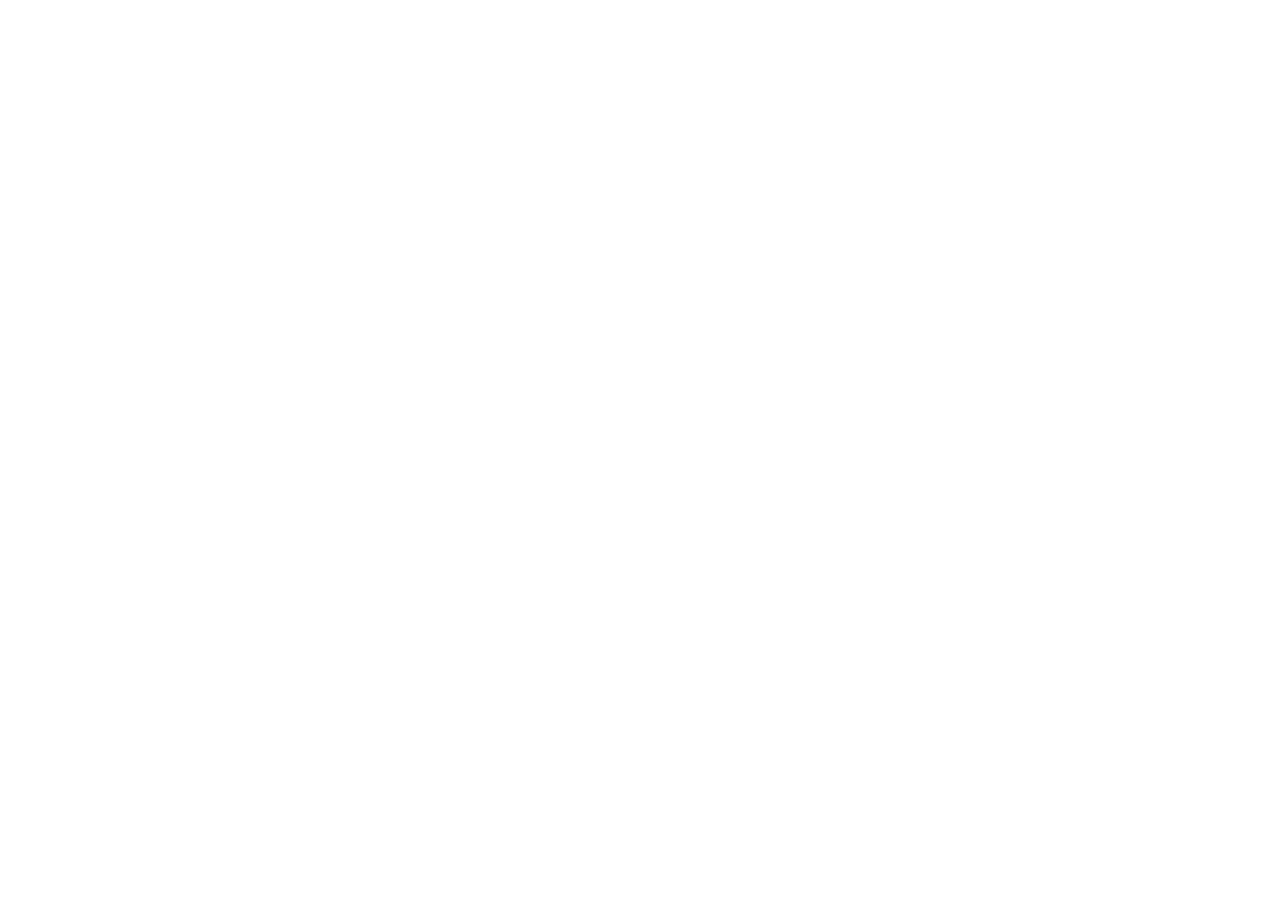
==== index.html @ 085bf39b "Initial commit" ====
<!DOCTYPE html>
<html lang="en">
<head>
    <meta charset="UTF-8">
    <meta http-equiv="X-UA-Compatible" content="IE=edge">
    <meta name="viewport" content="width=device-width, initial-scale=1.0">
    <link rel="stylesheet" href="./css/main.css">
    <title>Document</title>
</head>
<body>
    <script src="./js/main.js"></script>
</body>
</html>
---- css/main.css ----
html {
  box-sizing: border-box;
}

*,
*::before,
*::after {
  box-sizing: inherit;
}

h1, h2, h3, h4, h5, h6, p {
  margin: 0;
}

ul, ol {
  padding: 0;
  margin: 0;
  list-style: none;
}

a {
  text-decoration: none;
  display: inline-block;
}

img {
  width: 100%;
  height: auto;
}

body {
  margin: 0;
}

.container {
  max-width: 1320px;
  margin: 0 auto;
  padding: 0 20px;
}/*# sourceMappingURL=main.css.map */
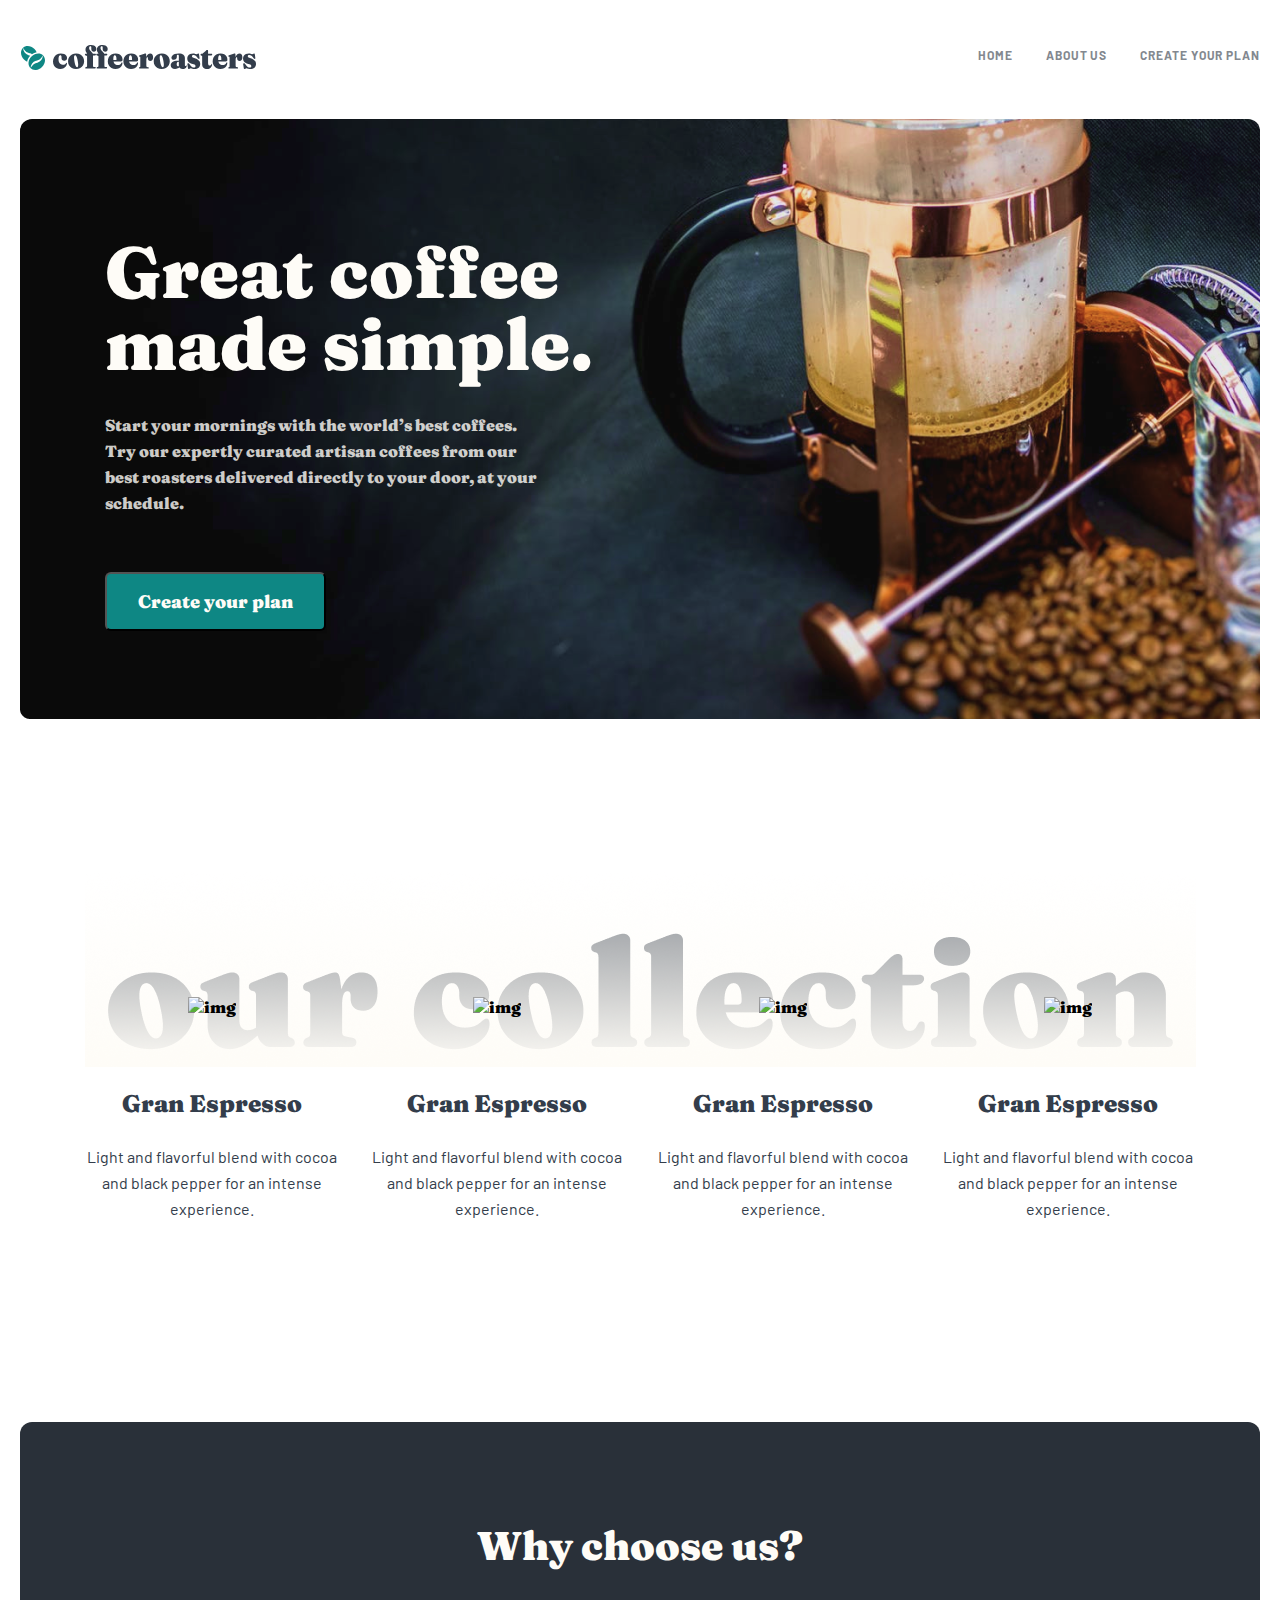
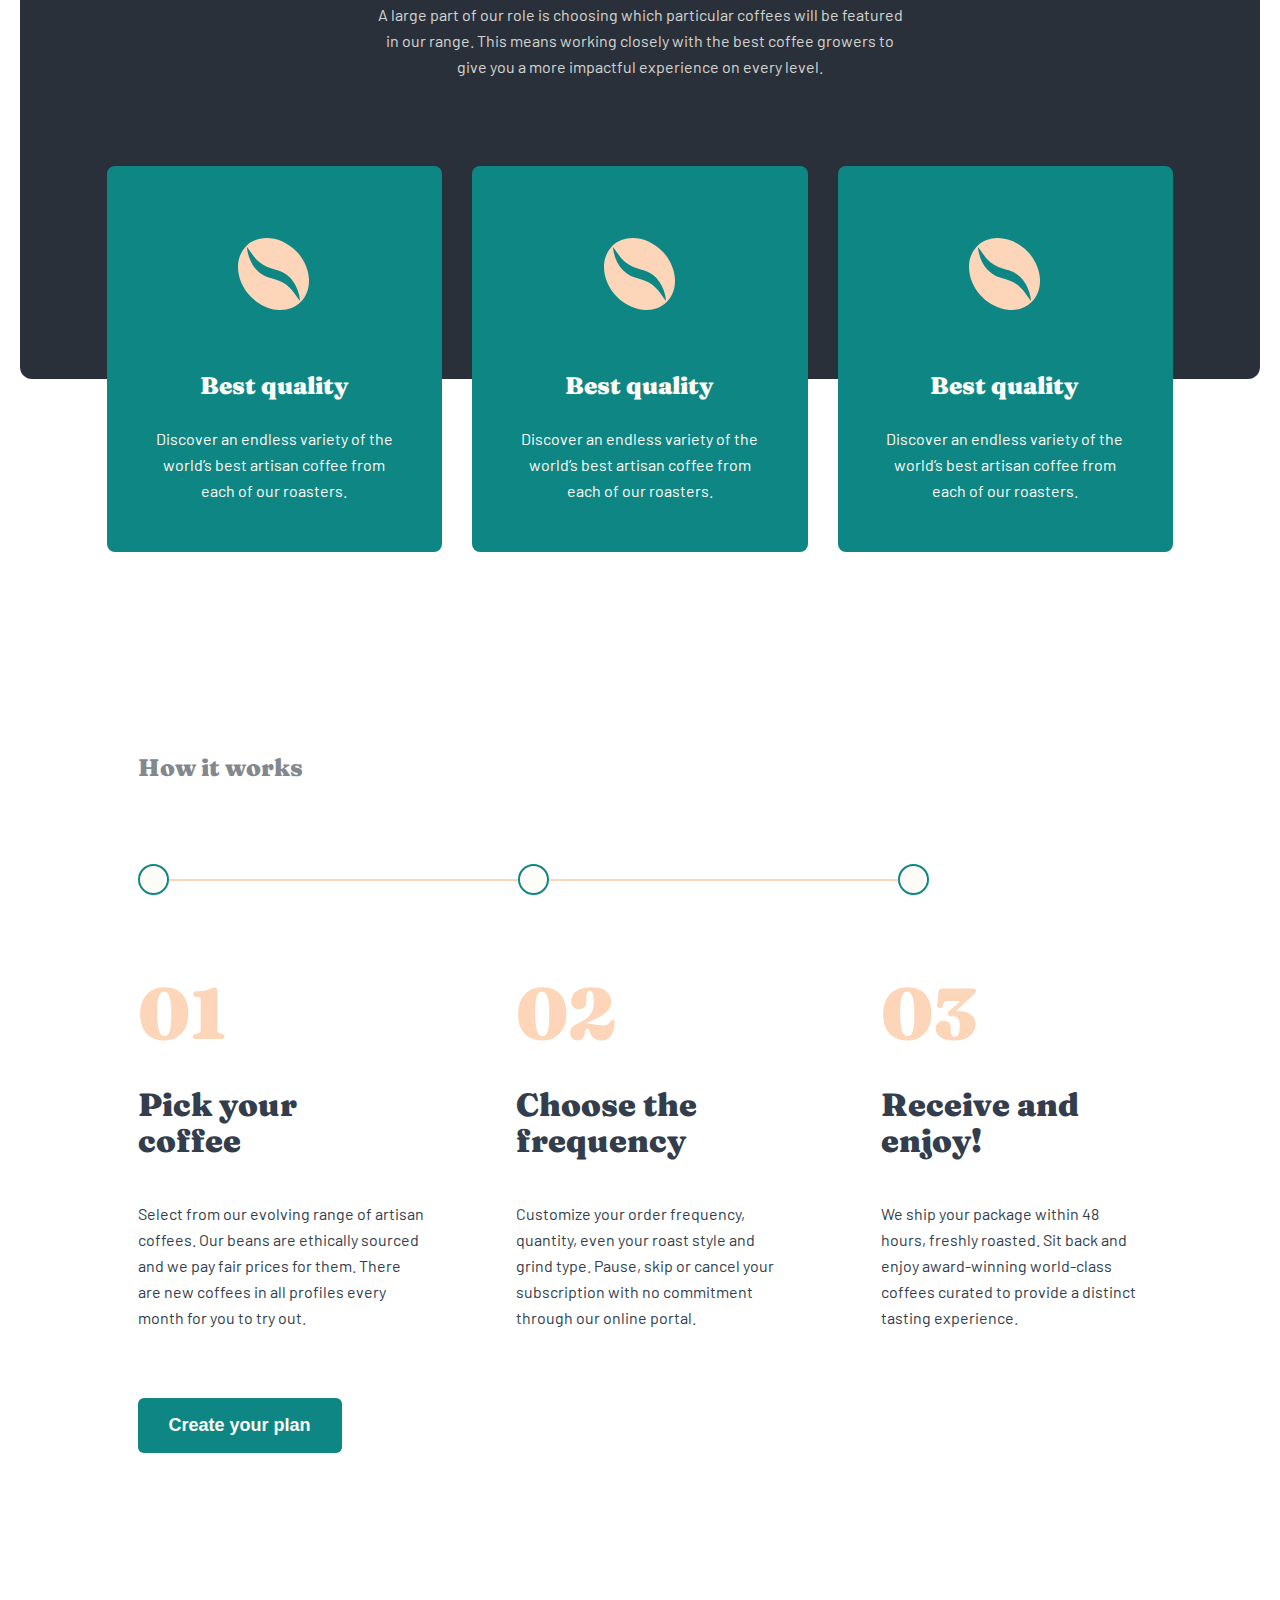
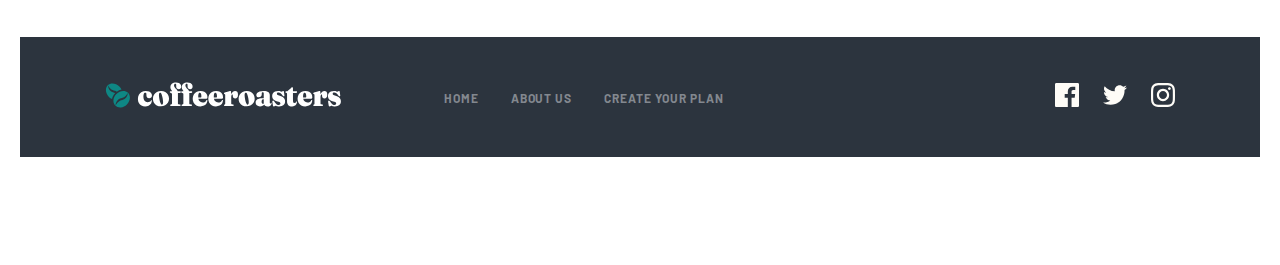
==== commit ab9aeced: "qowildi" ====
--- a/index.html
+++ b/index.html
@@ -8,6 +8,283 @@
     <title>Document</title>
 </head>
 <body>
+    <header class="site-header">
+        <div class="container site-header__container">
+            <a class="site-header__logo-link" href="#">
+                <img src="./img/cofe-logo.svg" alt="logo">
+            </a>
+            <nav class="site-header__nav">
+                <ul class="site-header__list">
+                    <li class="site-header__item">
+                        <a class="site-header__link" href="#">
+                            HOME
+                        </a>
+                    </li>
+
+                    <li class="site-header__item">
+                        <a class="site-header__link" href="#">
+                            ABOUT US
+                        </a>
+                    </li>
+
+                    <li class="site-header__item">
+                        <a class="site-header__link" href="#">
+                            Create your plan
+                        </a>
+                    </li>
+
+                </ul>
+                <button class="site-header__menu">
+
+                </button>
+            </nav>
+        </div>
+
+    </header>
+
+  <main>
+    <section class="hero">
+        <div class="container">
+            <div class="hero__block">
+                <div class="hero__box">
+                    <h2 class="hero__title">
+                        Great coffee
+                        made simple.
+                    </h2>
+                    <p class="hero__text">
+                        Start your mornings with the world’s best coffees. Try our expertly curated artisan coffees
+                        from our best roasters delivered directly to your door, at your schedule.
+                    </p>
+                    <button class="hero__button">
+                        Create your plan
+                    </button>
+                </div>
+            </div>
+        </div>
+
+    </section>
+    <section class="collection"> 
+   <div class="container collection__container">
+    <ul class="collection__list">
+        <li class="collection__item">
+          <div class="collection__block">
+             <img class="collection__img" src="./img/green.svg" alt="img">
+          </div>
+          <div class="collection__content">
+             <h2 class="collection__title">
+                 Gran Espresso
+             </h2>
+             <p class="collection__text">
+                 Light and flavorful blend with cocoa and black pepper for an intense experience.
+             </p>
+ 
+          </div>
+        </li>
+ 
+        <li class="collection__item">
+         <div class="collection__block">
+            <img class="collection__img" src="./img/green.svg" alt="img">
+         </div>
+         <div class="collection__content">
+            <h2 class="collection__title">
+                Gran Espresso
+            </h2>
+            <p class="collection__text">
+                Light and flavorful blend with cocoa and black pepper for an intense experience.
+            </p>
+ 
+         </div>
+       </li>
+ 
+       <li class="collection__item">
+         <div class="collection__block">
+            <img class="collection__img" src="./img/green.svg" alt="img">
+         </div>
+         <div class="collection__content">
+            <h2 class="collection__title">
+                Gran Espresso
+            </h2>
+            <p class="collection__text">
+                Light and flavorful blend with cocoa and black pepper for an intense experience.
+            </p>
+ 
+         </div>
+       </li>
+ 
+       <li class="collection__item">
+         <div class="collection__block">
+            <img class="collection__img" src="./img/green.svg" alt="img">
+         </div>
+         <div class="collection__content">
+            <h2 class="collection__title">
+                Gran Espresso
+            </h2>
+            <p class="collection__text">
+                Light and flavorful blend with cocoa and black pepper for an intense experience.
+            </p>
+ 
+         </div>
+       </li>
+     </ul>
+   </div>
+    </section>
+    <section class="choose">
+       <div class="container choose__container">
+        <div class="choose__block">
+             <h2 class="choose__title">
+                Why choose us?
+             </h2>
+             <p class="choose__text">
+                A large part of our role is choosing which particular coffees will be featured 
+                in our range. This means working closely with the best coffee growers to give 
+                you a more impactful experience on every level.
+             </p>
+             <div class="choose__wrap">
+
+             </div>
+        </div>
+        <ul class="choose__list">
+           <li class="choose__item">
+           <div class="choose__box">
+            <h3 class="choose__sub-title">
+                Best quality
+            </h3>
+            <p class="choose__des">
+                Discover an endless variety of the world’s best artisan coffee from each of our roasters.
+            </p>
+           </div>
+           </li>
+           <li class="choose__item">
+            <div class="choose__box">
+             <h3 class="choose__sub-title">
+                 Best quality
+             </h3>
+             <p class="choose__des">
+                 Discover an endless variety of the world’s best artisan coffee from each of our roasters.
+             </p>
+            </div>
+            </li>
+            <li class="choose__item">
+                <div class="choose__box">
+                 <h3 class="choose__sub-title">
+                     Best quality
+                 </h3>
+                 <p class="choose__des">
+                     Discover an endless variety of the world’s best artisan coffee from each of our roasters.
+                 </p>
+                </div>
+            </li>
+           
+        </ul>
+       </div>
+    </section>
+    <section class="works">
+        <div class="container works__container">
+               <h2 class="works__title">
+                 How it works
+               </h2>
+             <div class="works__hero-box">
+                <div class="works__box">
+                    <div class="works__top-box"></div>
+                   <div class="works_top-box1"></div>
+                    <div class="works__top-box"></div>
+                    <div class="works_top-box1"></div>
+                    <div class="works__top-box"></div>
+                 </div>
+   
+                 <ul class="works__list">
+                    <li class="works__item">
+                        <h2 class="works__bottom-title">
+                            01
+                        </h2>
+                        <h3 class="works__bottom-item">
+                            Pick your
+                            coffee
+                        </h3>
+                        <p class="works__text">
+                            Select from our evolving range of artisan coffees. Our beans are ethically sourced and we pay fair prices for them. There are new coffees in all profiles every month for you to try out.
+                        </p>
+                    </li>
+   
+                    <li class="works__item">
+                        <h2 class="works__bottom-title">
+                            02
+                        </h2>
+                        <h3 class="works__bottom-item">
+                            Choose the frequency
+                        </h3>
+                        <p class="works__text">
+                            Customize your order frequency, quantity, even your roast style and grind type. Pause, skip or cancel your subscription with no commitment through our online portal.
+                        </p>
+                    </li>
+   
+                    <li class="works__item">
+                        <h2 class="works__bottom-title">
+                            03
+                        </h2>
+                        <h3 class="works__bottom-item">
+                            Receive and enjoy!
+                        </h3>
+                        <p class="works__text">
+                            We ship your package within 48 hours, freshly roasted. Sit back and enjoy award-winning world-class coffees curated to provide a distinct tasting experience.
+                        </p>
+                    </li>
+   
+                 </ul>
+                 <button class="works__button">
+                    Create your plan
+                 </button>
+             </div>
+              
+        </div>
+     </section>
+  </main>
+  
+  <footer class="site-footer">
+    <div class="container site-footer__container">
+     <div class="site-footer__box">
+        <a href="#"> 
+            <img class="site-footer__img" src="./img/logo-oq.svg" alt="site-logo">
+         </a>
+         <ul class="site-footer__list">
+           <li class="site-footer__item">
+             <a class="site-footer__link" href="#">
+               HOME
+             </a>
+           </li>
+           <li class="site-footer__item">
+               <a class="site-footer__link" href="#">
+                   ABOUT US
+               </a>
+             </li>
+             <li class="site-footer__item">
+               <a class="site-footer__link" href="#">
+                   Create your plan
+               </a>
+             </li>
+         </ul>
+     </div>
+      <ul class="site-footer__list-1">
+        <li class="site-footer__item-1">
+            <a class="site-footer__link-1" href="#">
+                <img class="site-footer__item-img" src="./img/meta.svg" alt="facebook">
+            </a>
+        </li>
+        <li class="site-footer__item-1">
+            <a class="site-footer__link-1" href="#">
+                <img class="site-footer__item-img" src="./img/twitter.svg" alt="twitter">
+            </a>
+        </li>
+        <li class="site-footer__item-1">
+            <a class="site-footer__link-1" href="#">
+                <img class="site-footer__item-img" src="./img/insta.svg" alt="instagram">
+            </a>
+        </li>
+      </ul>
+    </div>
+    
+</footer>
+
     <script src="./js/main.js"></script>
 </body>
 </html>--- a/css/main.css
+++ b/css/main.css
@@ -1,3 +1,37 @@
+@font-face {
+  font-family: "Fraunces";
+  font-style: normal;
+  font-weight: 900;
+  src: url("../fonts/fraunces-v24-latin-900.woff2") format("woff2"), url("../fonts/fraunces-v24-latin-900.woff") format("woff"); /* Chrome 6+, Firefox 3.6+, IE 9+, Safari 5.1+ */
+}
+/* barlow-regular - latin */
+@font-face {
+  font-family: "Barlow";
+  font-style: normal;
+  font-weight: 400;
+  src: url("../fonts/barlow-v12-latin-regular.woff2") format("woff2"), url("../fonts/barlow-v12-latin-regular.woff") format("woff"); /* Chrome 6+, Firefox 3.6+, IE 9+, Safari 5.1+ */
+}
+/* barlow-500 - latin */
+@font-face {
+  font-family: "Barlow";
+  font-style: normal;
+  font-weight: 500;
+  src: url("../fonts/barlow-v12-latin-500.woff2") format("woff2"), url("../fonts/barlow-v12-latin-500.woff") format("woff"); /* Chrome 6+, Firefox 3.6+, IE 9+, Safari 5.1+ */
+}
+/* barlow-600 - latin */
+@font-face {
+  font-family: "Barlow";
+  font-style: normal;
+  font-weight: 600;
+  src: url("../fonts/barlow-v12-latin-600.woff2") format("woff2"), url("../fonts/barlow-v12-latin-600.woff") format("woff"); /* Chrome 6+, Firefox 3.6+, IE 9+, Safari 5.1+ */
+}
+/* barlow-700 - latin */
+@font-face {
+  font-family: "Barlow";
+  font-style: normal;
+  font-weight: 700;
+  src: url("../fonts/barlow-v12-latin-700.woff2") format("woff2"), url("../fonts/barlow-v12-latin-700.woff") format("woff"); /* Chrome 6+, Firefox 3.6+, IE 9+, Safari 5.1+ */
+}
 html {
   box-sizing: border-box;
 }
@@ -30,10 +64,638 @@
 
 body {
   margin: 0;
+  font-family: "Fraunces";
 }
 
 .container {
   max-width: 1320px;
   margin: 0 auto;
   padding: 0 20px;
+}
+
+.site-header {
+  padding: 44px 0;
+}
+
+.site-header__container {
+  display: flex;
+  text-align: center;
+  justify-content: space-between;
+}
+
+.site-header__list {
+  display: flex;
+  text-align: center;
+}
+
+.site-header__item + .site-header__item {
+  margin-left: 33px;
+}
+
+.site-header__link {
+  font-family: "Barlow";
+  font-style: normal;
+  font-weight: 700;
+  font-size: 12px;
+  line-height: 15px;
+  letter-spacing: 0.923077px;
+  text-transform: uppercase;
+  color: #83888F;
+}
+
+.site-header__menu {
+  width: 25px;
+  height: 20px;
+  background-repeat: no-repeat;
+  background-image: url(../../img/menu.svg);
+  background-position: center;
+  cursor: pointer;
+  border: none;
+  background-color: transparent;
+  display: none;
+}
+
+@media screen and (max-width: 735px) {
+  .site-header__list {
+    display: none;
+  }
+  .site-header__menu {
+    display: inline-block;
+  }
+  .site-header__logo-link {
+    display: inline-block;
+    width: 163px;
+  }
+}
+.hero {
+  padding-bottom: 123px;
+}
+
+.hero__block {
+  border-radius: 12px;
+  padding: 117px 0;
+  background-image: url(../../img/back-img.png);
+  background-repeat: no-repeat;
+}
+
+.hero__box {
+  margin-left: 85px;
+}
+
+.hero__title {
+  font-family: "Fraunces";
+  font-style: normal;
+  font-weight: 900;
+  font-size: 72px;
+  line-height: 72px;
+  color: #FEFCF7;
+  max-width: 495px;
+}
+
+.hero__text {
+  font-style: normal;
+  font-weight: 400;
+  font-size: 16px;
+  line-height: 26px;
+  color: #FEFCF7;
+  mix-blend-mode: normal;
+  opacity: 0.8;
+  max-width: 445px;
+  margin-top: 32px;
+  margin-bottom: 56px;
+}
+
+.hero__button {
+  font-family: "Fraunces";
+  font-style: normal;
+  font-weight: 900;
+  font-size: 18px;
+  line-height: 25px;
+  text-align: center;
+  color: #FEFCF7;
+  background: #0E8784;
+  border-radius: 6px;
+  padding: 15px 31px;
+}
+
+@media screen and (max-width: 1000px) {
+  .hero__block {
+    background-image: url(../../img/back-02.jpg);
+    background-size: cover;
+    padding: 107px 0;
+  }
+  .hero__title {
+    font-size: 48px;
+    line-height: 48px;
+    max-width: 329px;
+  }
+  .hero__text {
+    max-width: 372px;
+    font-size: 15px;
+    line-height: 25px;
+    margin-top: 24px;
+  }
+  .hero__box {
+    margin-left: 58px;
+  }
+}
+@media screen and (max-width: 819px) {
+  .hero__block {
+    background-position-x: right;
+  }
+}
+@media screen and (max-width: 536px) {
+  .hero__block {
+    background-image: url(../../img/mobile.jpg);
+  }
+  .hero__title {
+    font-size: 40px;
+    line-height: 40px;
+    max-width: 100%;
+  }
+  .hero__text {
+    max-width: 100%;
+    font-size: 15px;
+    line-height: 25px;
+    margin-top: 24px;
+  }
+  .hero__box {
+    padding: 24px;
+    margin: 0;
+    text-align: center;
+  }
+}
+.collection__list {
+  max-width: 1111px;
+  margin: 0 auto;
+  padding-top: 126px;
+  background-repeat: no-repeat;
+  background-image: url(../../img/collection__11.png);
+  background-position: center top;
+  background-size: contain;
+  display: flex;
+  align-items: center;
+  justify-content: space-between;
+}
+
+.collection__item {
+  max-width: 255px;
+  text-align: center;
+}
+
+.collection__block {
+  margin-bottom: 71px;
+}
+
+.collection__title {
+  font-weight: 900;
+  font-size: 24px;
+  line-height: 32px;
+  color: #333D4B;
+}
+
+.collection__text {
+  font-family: "Barlow";
+  font-style: normal;
+  font-weight: 400;
+  font-size: 16px;
+  line-height: 26px;
+  color: #333D4B;
+  margin-top: 24px;
+}
+
+@media screen and (max-width: 1000px) {
+  .collection__list {
+    flex-direction: column;
+    padding-top: 70px;
+  }
+  .collection__item {
+    display: flex;
+    align-items: center;
+    max-width: 100%;
+    text-align: start;
+    gap: 30px;
+    margin-bottom: 32px;
+  }
+  .collection__block {
+    width: 255px;
+    margin-bottom: 0;
+    flex-shrink: 0;
+  }
+}
+@media screen and (max-width: 600px) {
+  .collection__item {
+    flex-direction: column;
+    max-width: 255px;
+    text-align: center;
+    gap: 30px;
+    margin-bottom: 32px;
+  }
+  .collection__block {
+    width: 200px;
+  }
+}
+.choose {
+  padding: 200px 0;
+}
+
+.choose__block {
+  background-color: #293039;
+  padding-top: 100px;
+  border-radius: 12px;
+  padding-bottom: 86px;
+  position: relative;
+}
+
+.choose__wrap {
+  position: absolute;
+  width: 100%;
+  height: 240px;
+  border-radius: 12px;
+  background-color: #293039;
+  z-index: -1;
+  bottom: -213px;
+}
+
+.choose__title {
+  font-weight: 900;
+  font-size: 40px;
+  line-height: 48px;
+  text-align: center;
+  color: #FEFCF7;
+  margin-bottom: 32px;
+}
+
+.choose__text {
+  max-width: 540px;
+  font-family: "Barlow";
+  font-style: normal;
+  font-weight: 400;
+  font-size: 16px;
+  line-height: 26px;
+  text-align: center;
+  color: #FEFCF7;
+  mix-blend-mode: normal;
+  opacity: 0.8;
+  margin: 0 auto;
+}
+
+.choose__list {
+  width: 86%;
+  margin: 0 auto;
+  display: flex;
+  align-items: center;
+  gap: 30px;
+}
+
+.choose__item {
+  padding: 72px 48px 48px 47px;
+  background-color: #0e8784;
+  border-radius: 8px;
+  max-width: 350px;
+  text-align: center;
+}
+.choose__item::before {
+  content: "";
+  display: inline-block;
+  width: 72px;
+  height: 72px;
+  background-image: url(../../img/cofffe-1.svg);
+  background-repeat: no-repeat;
+  margin-bottom: 56px;
+}
+
+.choose__sub-title {
+  font-weight: 900;
+  font-size: 24px;
+  line-height: 32px;
+  color: #FEFCF7;
+  margin-bottom: 24px;
+}
+
+.choose__des {
+  font-family: "Barlow";
+  font-style: normal;
+  font-weight: 400;
+  font-size: 16px;
+  line-height: 26px;
+  color: #FEFCF7;
+}
+
+@media screen and (max-width: 1000px) {
+  .choose__list {
+    flex-direction: column;
+  }
+  .choose__item {
+    max-width: 100%;
+    width: 100%;
+    padding: 41px 48px 41px 70px;
+    display: flex;
+    align-items: center;
+    text-align: start;
+  }
+  .choose__box {
+    margin-left: 70px;
+  }
+  .choose__item::before {
+    margin-bottom: 0;
+    flex-shrink: 0;
+  }
+  .choose__wrap {
+    height: 363px;
+    bottom: -322px;
+  }
+}
+@media screen and (max-width: 700px) {
+  .choose__item {
+    max-width: 350px;
+    padding: 72px 12px 51px 12px;
+    display: flex;
+    flex-direction: column;
+    text-align: center;
+  }
+  .choose__box {
+    margin-left: 0px;
+  }
+  .choose__item::before {
+    margin-bottom: 56px;
+    flex-shrink: 0;
+  }
+  .choose__wrap {
+    height: 363px;
+    bottom: -322px;
+  }
+  .choose__text {
+    padding: 0 24px;
+  }
+}
+.works__container {
+  max-width: 1045px;
+  height: 565px;
+  margin-left: auto;
+  margin-right: auto;
+}
+
+.works__title {
+  font-weight: 900;
+  font-size: 24px;
+  line-height: 32px;
+  color: #83888F;
+}
+
+.works__hero-box {
+  width: 100%;
+  margin-top: 80px;
+}
+
+.works__box {
+  display: flex;
+  align-items: center;
+}
+
+.works__top-box {
+  background: #FEFCF7;
+  border: 2px solid #0E8784;
+  height: 31px;
+  width: 31px;
+  border-radius: 50%;
+}
+
+.works_top-box1 {
+  width: 349px;
+  border-bottom: 2px solid #FDD6BA;
+}
+
+.works__list {
+  margin-top: 82px;
+  max-width: 1050px;
+  height: 357px;
+  display: flex;
+  align-items: center;
+  gap: 90px;
+}
+
+.works__item {
+  max-width: 288px;
+  height: 357px;
+}
+
+.works__bottom-title {
+  font-weight: 900;
+  font-size: 72px;
+  line-height: 72px;
+  color: #FDD6BA;
+}
+
+.works__bottom-item {
+  font-weight: 900;
+  font-size: 32px;
+  line-height: 36px;
+  color: #333D4B;
+  max-width: 255px;
+  margin-top: 38px;
+  margin-bottom: 42px;
+}
+
+.works__text {
+  font-family: "Barlow";
+  font-style: normal;
+  font-weight: 400;
+  font-size: 16px;
+  line-height: 26px;
+  color: #333D4B;
+}
+
+.works__button {
+  font-weight: 900;
+  font-size: 18px;
+  line-height: 25px;
+  text-align: center;
+  color: #FEFCF7;
+  background: #0E8784;
+  border-radius: 6px;
+  border: none;
+  padding: 15px 31px;
+  margin-top: 64px;
+}
+
+@media screen and (max-width: 950px) {
+  .works__container {
+    max-width: 690px;
+    height: 622px;
+  }
+  .works__title {
+    font-size: 24px;
+    line-height: 32px;
+  }
+  .works__hero-box {
+    margin-top: 40px;
+  }
+  .works_top-box1 {
+    width: 202, 5px;
+  }
+  .works__list {
+    margin-top: 48px;
+    max-width: 693px;
+    height: 371px;
+    display: flex;
+    align-items: center;
+    gap: 10px;
+  }
+  .works__bottom-item {
+    font-size: 28px;
+    line-height: 32px;
+  }
+  .works__text {
+    font-size: 15px;
+    line-height: 25px;
+  }
+  .works__item {
+    height: 371px;
+    max-width: 223px;
+  }
+}
+@media screen and (max-width: 700px) {
+  .works__container {
+    max-width: 327px;
+    height: 1116px;
+  }
+  .works__title {
+    font-size: 24px;
+    line-height: 32px;
+    text-align: center;
+  }
+  .works__hero-box {
+    margin-top: 80px;
+    text-align: center;
+  }
+  .works__box {
+    display: none;
+  }
+  .works__list {
+    margin-top: 48px;
+    max-width: 326px;
+    height: 869px;
+    display: flex;
+    flex-direction: column;
+    text-align: center;
+    gap: 100px;
+  }
+  .works__bottom-item {
+    font-size: 28px;
+    line-height: 32px;
+  }
+  .works__text {
+    font-size: 15px;
+    line-height: 25px;
+  }
+  .works__item {
+    height: 252px;
+    max-width: 327px;
+  }
+  .works__bottom-item {
+    margin-left: auto;
+    margin-right: auto;
+  }
+  .works__button {
+    margin-top: 200px;
+  }
+}
+.site-footer {
+  padding: 20px;
+  margin-top: 300px;
+  margin-bottom: 88px;
+}
+.site-footer__container {
+  justify-content: space-between;
+  max-width: 1280px;
+  height: 120px;
+  background: #2C343E;
+  padding: 45px 85px;
+  display: flex;
+}
+.site-footer .site-footer__box {
+  display: flex;
+  align-items: center;
+}
+.site-footer__list {
+  display: flex;
+  justify-content: space-between;
+  align-items: center;
+  margin-left: 71px;
+}
+.site-footer__link {
+  font-family: "Barlow";
+  font-style: normal;
+  font-weight: 700;
+  font-size: 12px;
+  line-height: 15px;
+  letter-spacing: 0.923077px;
+  text-transform: uppercase;
+  color: #83888F;
+  margin-left: 32px;
+}
+.site-footer__list-1 {
+  display: flex;
+  align-items: center;
+}
+.site-footer__item-1 {
+  margin-left: 24px;
+}
+.site-footer .site-footer__img {
+  width: 236px;
+  height: 26px;
+}
+.site-footer .site-footer__item-img {
+  width: 24px;
+  height: 24px;
+}
+@media screen and (max-width: 1000px) {
+  .site-footer .site-footer__container {
+    max-width: 688px;
+    height: 270px;
+    flex-direction: column;
+    text-align: center;
+  }
+  .site-footer .site-footer__box {
+    flex-direction: column;
+  }
+  .site-footer .site-footer__list {
+    margin: 0;
+  }
+  .site-footer .site-footer__item {
+    margin-top: 32px;
+  }
+  .site-footer .site-footer__list-1 {
+    text-align: center;
+    margin-left: auto;
+    margin-right: auto;
+  }
+}
+@media screen and (max-width: 700px) {
+  .site-footer .site-footer__container {
+    margin-top: 500px;
+    max-width: 327px;
+    height: 346px;
+    flex-direction: column;
+    text-align: center;
+  }
+  .site-footer .site-footer__box {
+    flex-direction: column;
+  }
+  .site-footer .site-footer__list {
+    margin: 0;
+    flex-direction: column;
+  }
+  .site-footer .site-footer__item {
+    margin-top: 32px;
+  }
+  .site-footer .site-footer__list-1 {
+    text-align: center;
+    margin-left: auto;
+    margin-right: auto;
+  }
+  .site-footer .site-footer__link {
+    margin-left: 0;
+  }
 }/*# sourceMappingURL=main.css.map */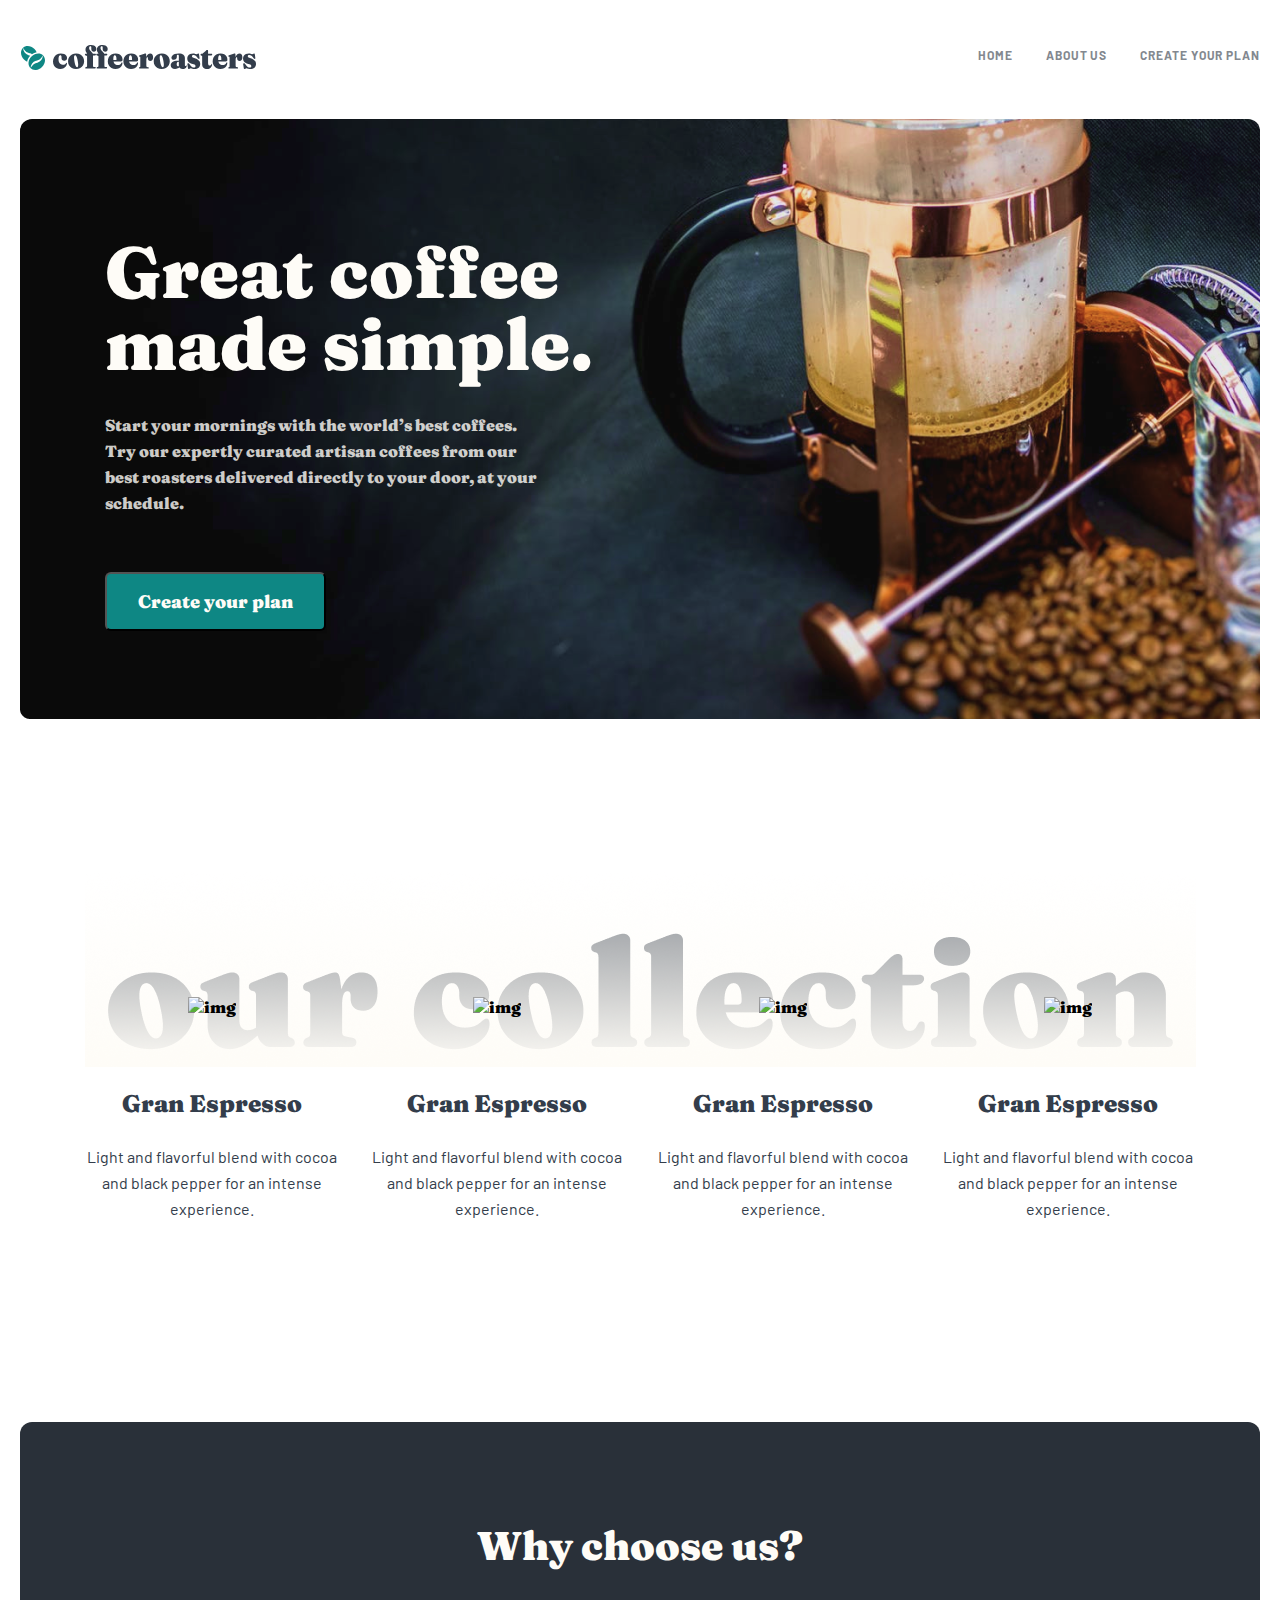
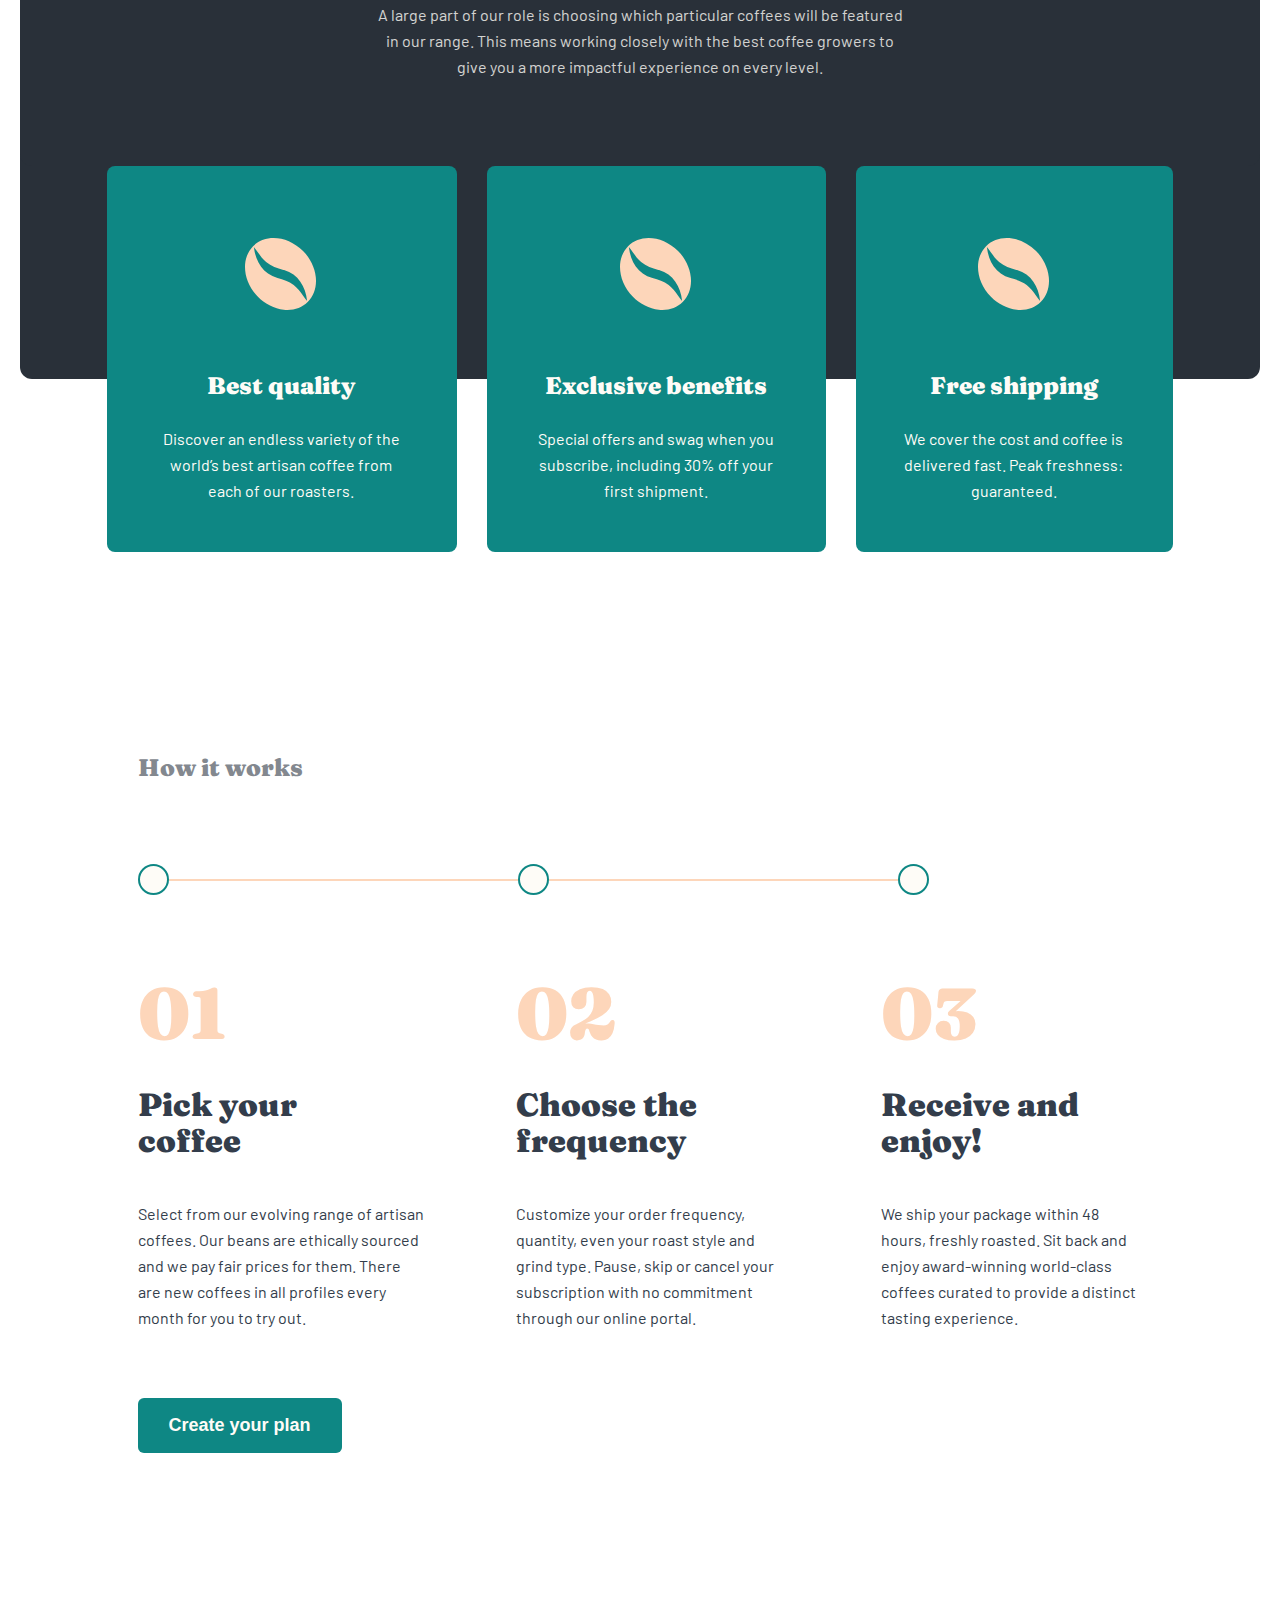
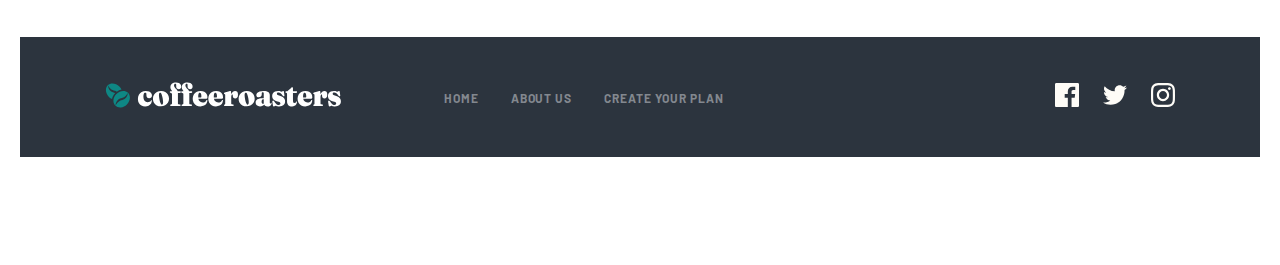
==== commit 82100a3f: "qowildi" ====
--- a/index.html
+++ b/index.html
@@ -157,20 +157,20 @@
            <li class="choose__item">
             <div class="choose__box">
              <h3 class="choose__sub-title">
-                 Best quality
+                Exclusive benefits
              </h3>
              <p class="choose__des">
-                 Discover an endless variety of the world’s best artisan coffee from each of our roasters.
+                Special offers and swag when you subscribe, including 30% off your first shipment.
              </p>
             </div>
             </li>
             <li class="choose__item">
                 <div class="choose__box">
                  <h3 class="choose__sub-title">
-                     Best quality
+                    Free shipping
                  </h3>
                  <p class="choose__des">
-                     Discover an endless variety of the world’s best artisan coffee from each of our roasters.
+                    We cover the cost and coffee is delivered fast. Peak freshness: guaranteed.
                  </p>
                 </div>
             </li>
--- a/css/main.css
+++ b/css/main.css
@@ -674,7 +674,7 @@
 }
 @media screen and (max-width: 700px) {
   .site-footer .site-footer__container {
-    margin-top: 500px;
+    margin-top: 10px;
     max-width: 327px;
     height: 346px;
     flex-direction: column;
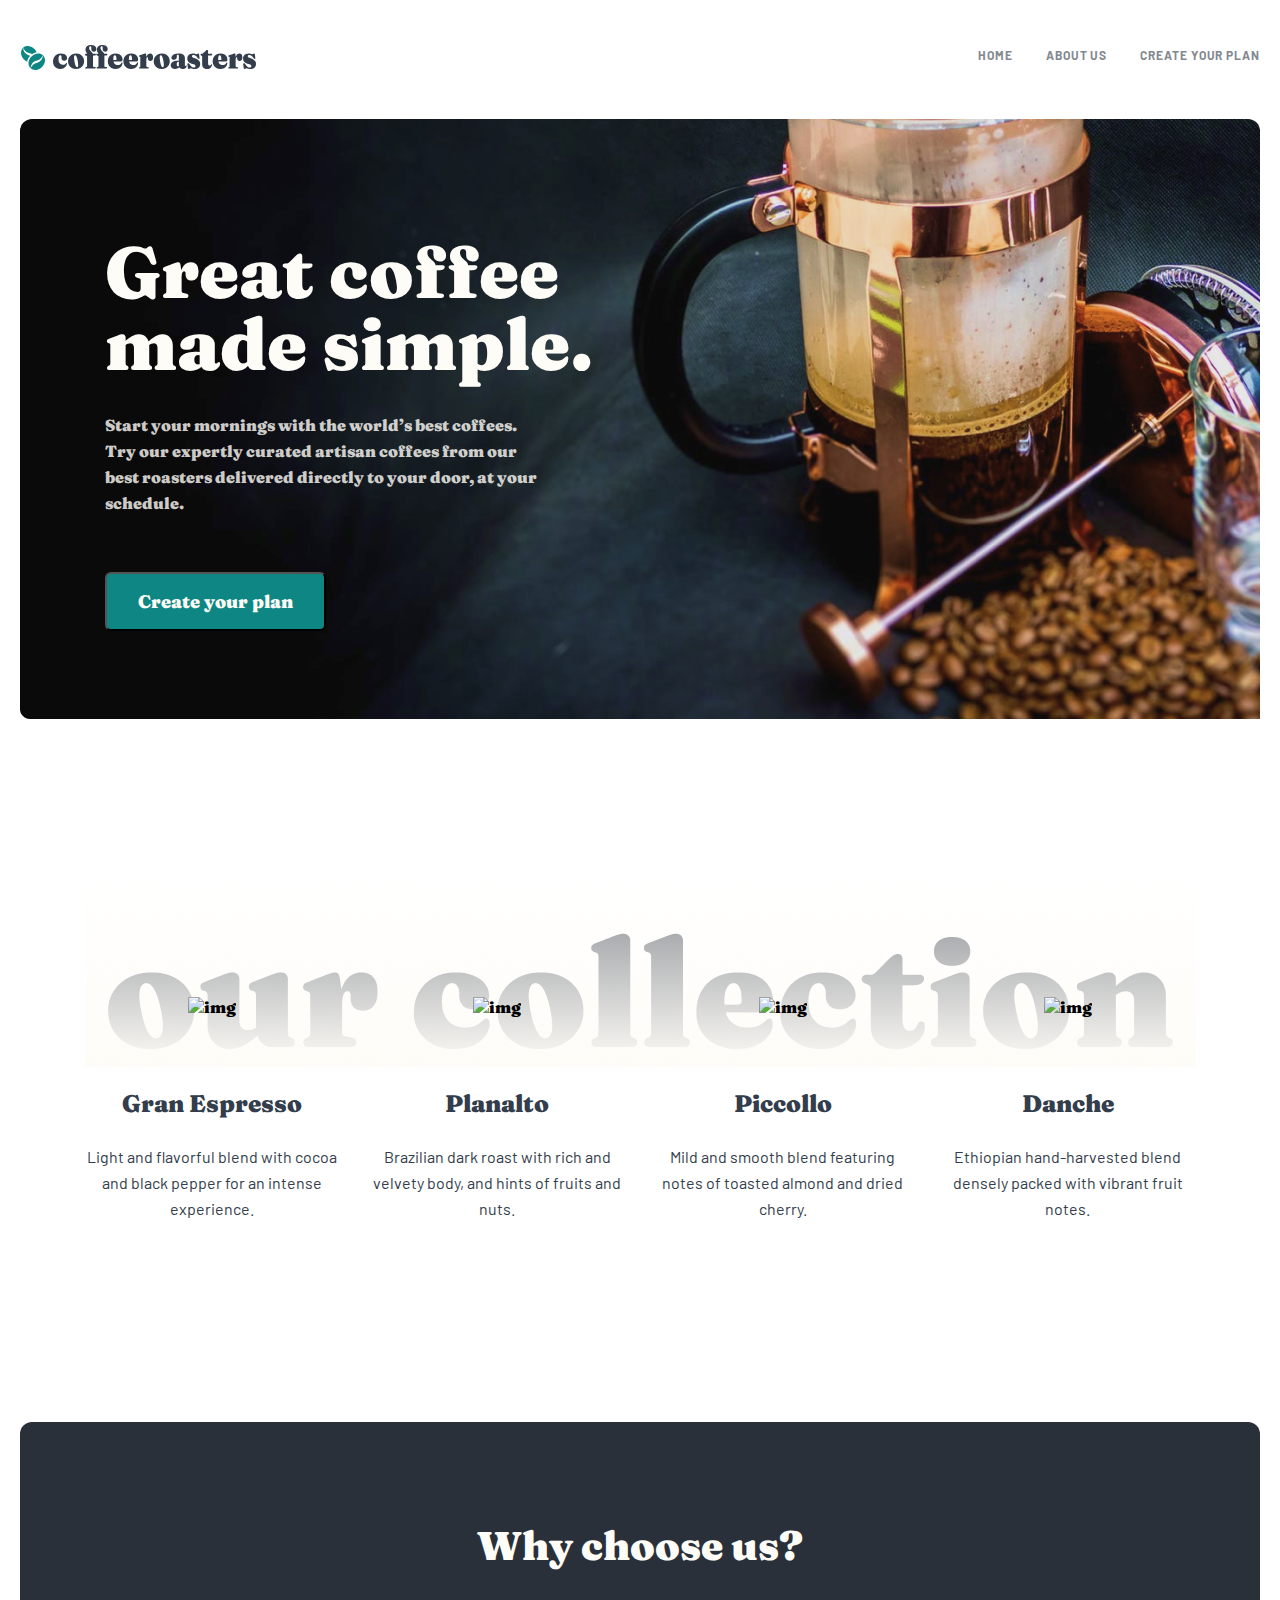
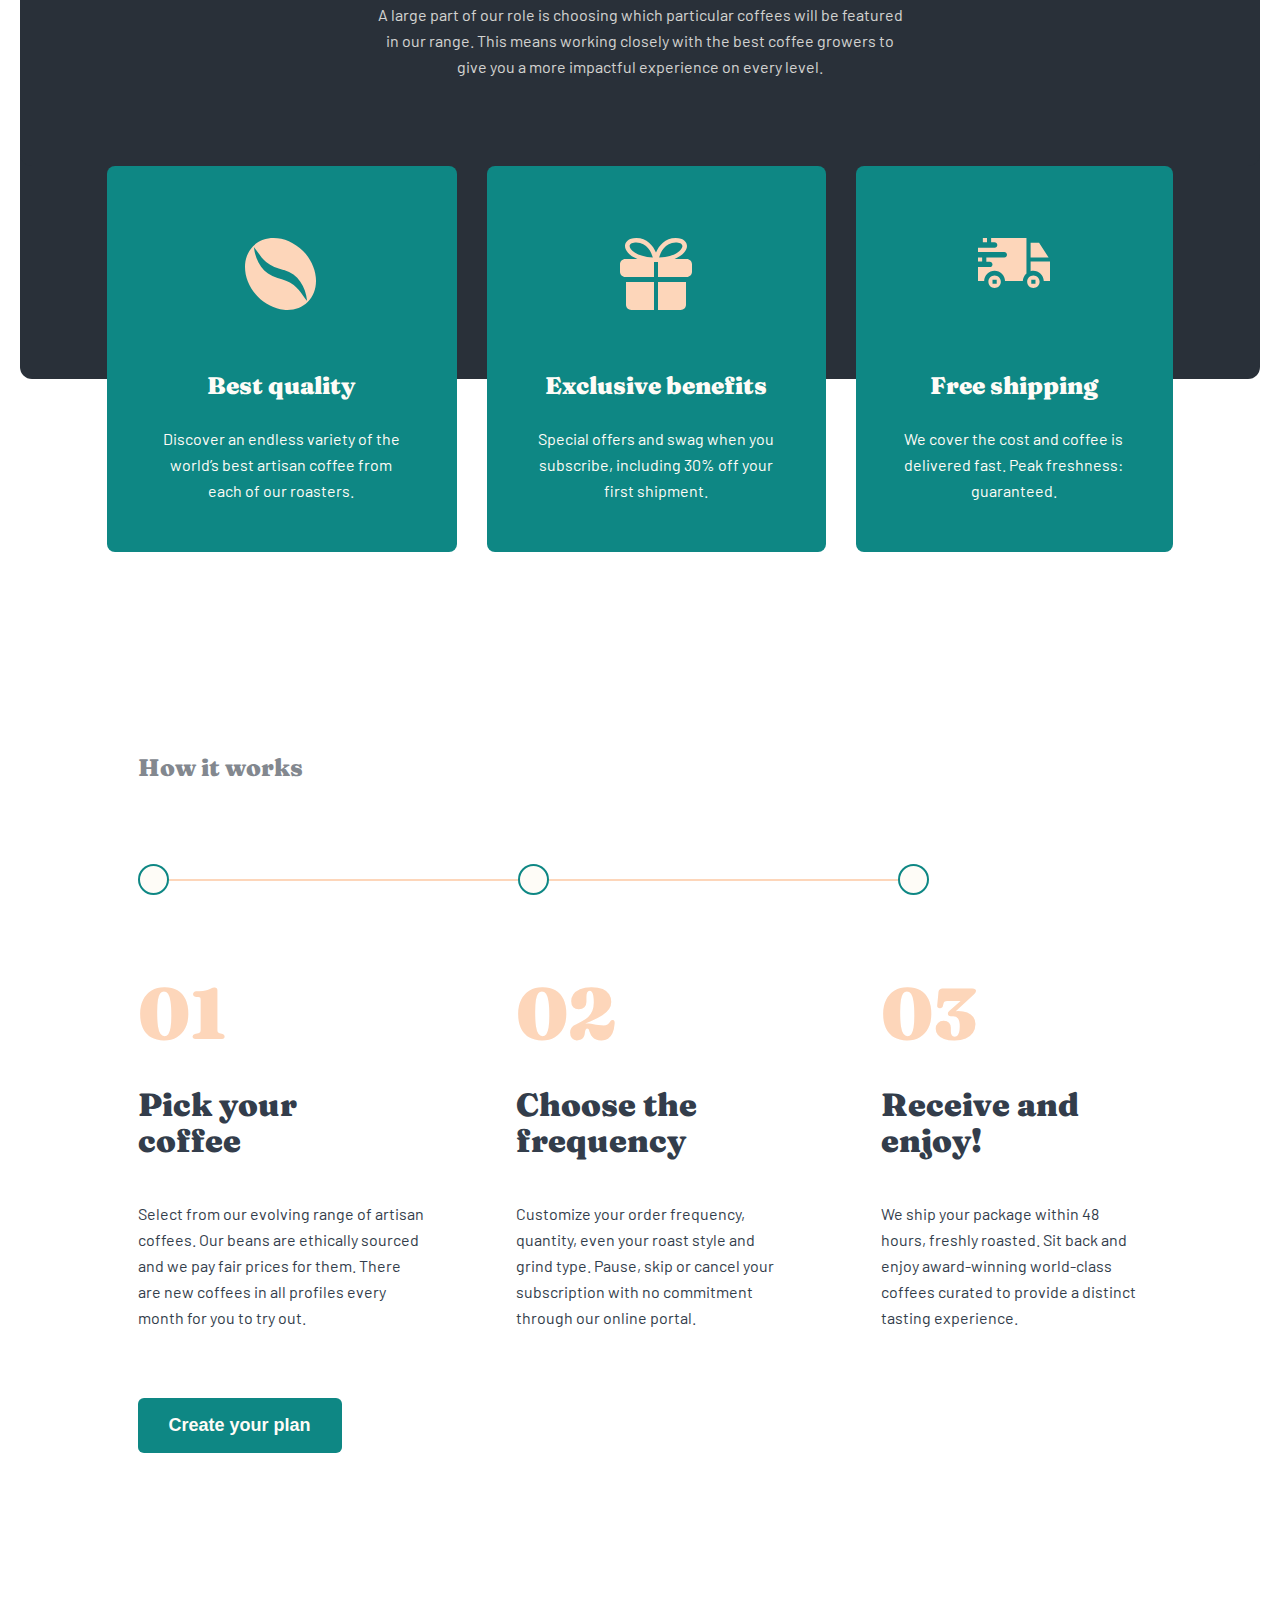
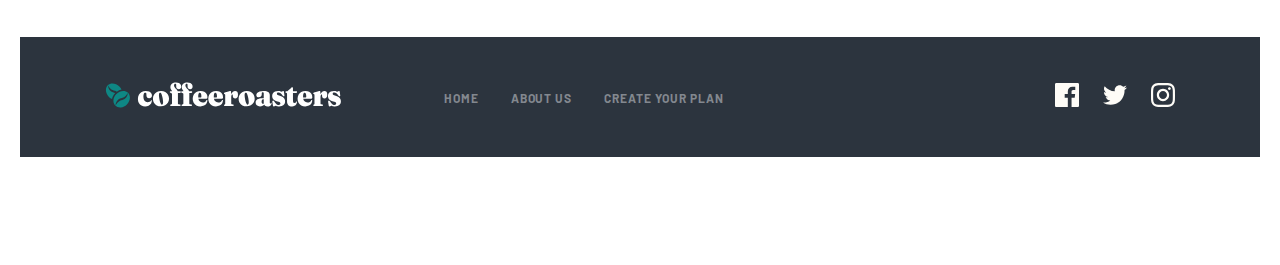
==== commit ab06f969: "qowildi" ====
--- a/index.html
+++ b/index.html
@@ -83,14 +83,14 @@
  
         <li class="collection__item">
          <div class="collection__block">
-            <img class="collection__img" src="./img/green.svg" alt="img">
+            <img class="collection__img" src="./img/kopi22.svg" alt="img">
          </div>
          <div class="collection__content">
             <h2 class="collection__title">
-                Gran Espresso
+                Planalto
             </h2>
             <p class="collection__text">
-                Light and flavorful blend with cocoa and black pepper for an intense experience.
+                Brazilian dark roast with rich and velvety body, and hints of fruits and nuts.
             </p>
  
          </div>
@@ -98,14 +98,14 @@
  
        <li class="collection__item">
          <div class="collection__block">
-            <img class="collection__img" src="./img/green.svg" alt="img">
+            <img class="collection__img" src="./img/kopi33.svg" alt="img">
          </div>
          <div class="collection__content">
             <h2 class="collection__title">
-                Gran Espresso
+                Piccollo
             </h2>
             <p class="collection__text">
-                Light and flavorful blend with cocoa and black pepper for an intense experience.
+                Mild and smooth blend featuring notes of toasted almond and dried cherry.
             </p>
  
          </div>
@@ -113,14 +113,14 @@
  
        <li class="collection__item">
          <div class="collection__block">
-            <img class="collection__img" src="./img/green.svg" alt="img">
+            <img class="collection__img" src="./img/kopi33.svg" alt="img">
          </div>
          <div class="collection__content">
             <h2 class="collection__title">
-                Gran Espresso
+                Danche
             </h2>
             <p class="collection__text">
-                Light and flavorful blend with cocoa and black pepper for an intense experience.
+              Ethiopian hand-harvested blend densely packed with vibrant fruit notes.
             </p>
  
          </div>
@@ -144,7 +144,7 @@
              </div>
         </div>
         <ul class="choose__list">
-           <li class="choose__item">
+           <li class="choose__item item-1">
            <div class="choose__box">
             <h3 class="choose__sub-title">
                 Best quality
@@ -154,7 +154,7 @@
             </p>
            </div>
            </li>
-           <li class="choose__item">
+           <li class="choose__item item-2">
             <div class="choose__box">
              <h3 class="choose__sub-title">
                 Exclusive benefits
@@ -164,7 +164,7 @@
              </p>
             </div>
             </li>
-            <li class="choose__item">
+            <li class="choose__item item-3">
                 <div class="choose__box">
                  <h3 class="choose__sub-title">
                     Free shipping
--- a/css/main.css
+++ b/css/main.css
@@ -365,6 +365,26 @@
   margin-bottom: 56px;
 }
 
+.item-2::before {
+  content: "";
+  display: inline-block;
+  width: 72px;
+  height: 72px;
+  background-image: url(../../img/sovga.svg);
+  background-repeat: no-repeat;
+  margin-bottom: 56px;
+}
+
+.item-3::before {
+  content: "";
+  display: inline-block;
+  width: 72px;
+  height: 72px;
+  background-image: url(../../img/car.svg);
+  background-repeat: no-repeat;
+  margin-bottom: 56px;
+}
+
 .choose__sub-title {
   font-weight: 900;
   font-size: 24px;
